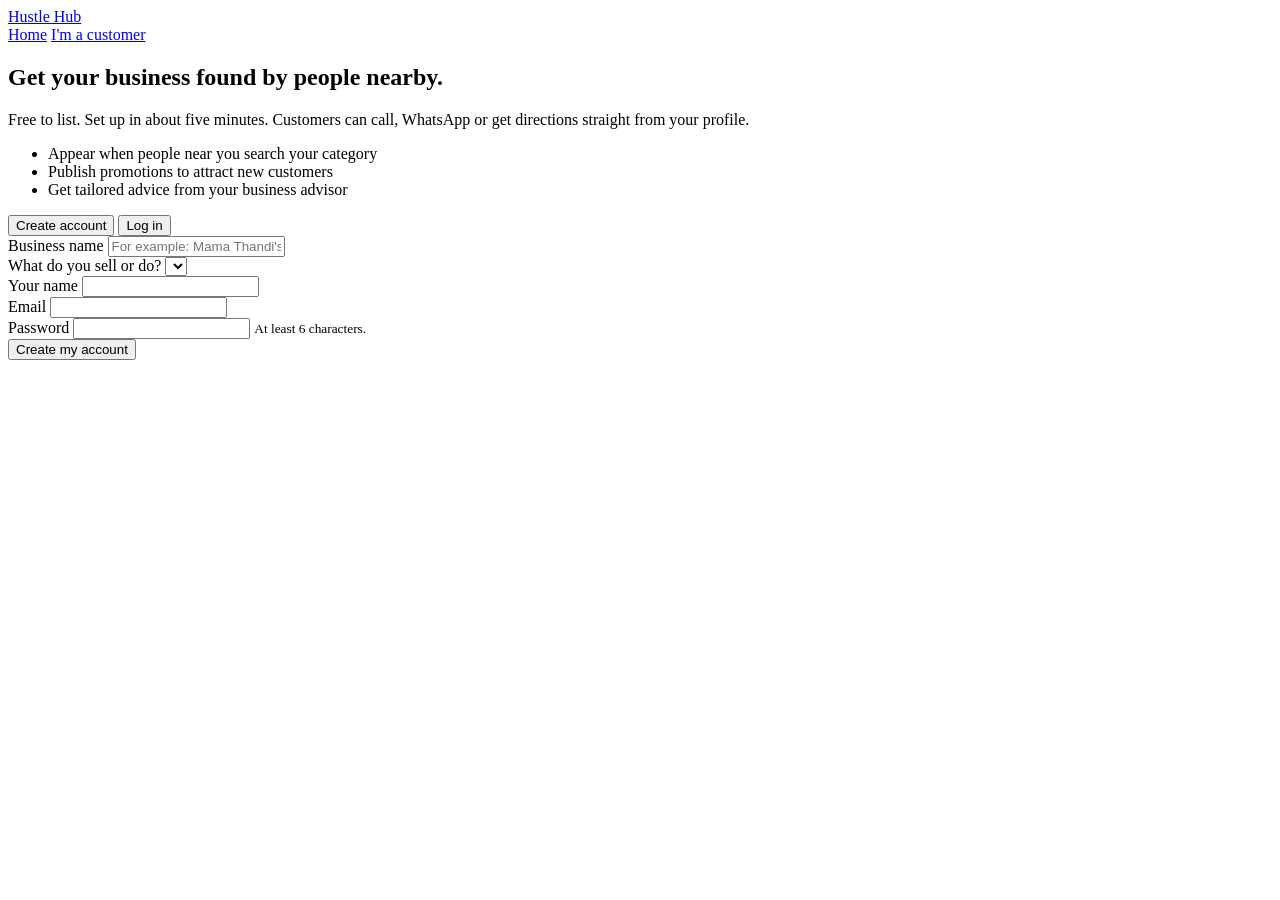
==== business.html @ f7a4a6bd "Add files via upload" ====
<!DOCTYPE html>
<html lang="en">
<head>
  <meta charset="utf-8">
  <meta name="viewport" content="width=device-width, initial-scale=1">
  <title>List your business · Corner Market</title>
  <link rel="preconnect" href="https://fonts.googleapis.com">
  <link rel="preconnect" href="https://fonts.gstatic.com" crossorigin>
  <link href="https://fonts.googleapis.com/css2?family=Bricolage+Grotesque:opsz,wght@12..96,500;12..96,700;12..96,800&family=Figtree:wght@400;500;600;700&display=swap" rel="stylesheet">
  <link rel="stylesheet" href="css/styles.css">
  <link rel="stylesheet" href="css/network.css">
</head>
<body class="business">
  <header class="site-header">
    <a class="brand" href="index.html"><span class="brand-mark" aria-hidden="true"></span>Hustle Hub</a>
    <nav aria-label="Main">
      <a href="index.html">Home</a>
      <a href="customer.html" class="btn btn-ghost btn-sm">I'm a customer</a>
    </nav>
  </header>

  <main class="container">

    <!-- ============ Sign up / log in ============ -->
    <section id="authView" class="auth">
      <div class="auth-intro">
        <h1>Get your business found by people nearby.</h1>
        <p class="lead">Free to list. Set up in about five minutes. Customers can call, WhatsApp or get directions straight from your profile.</p>
        <ul class="perks">
          <li>Appear when people near you search your category</li>
          <li>Publish promotions to attract new customers</li>
          <li>Get tailored advice from your business advisor</li>
        </ul>
      </div>

      <div class="auth-card">
        <div class="auth-tabs" role="tablist">
          <button type="button" class="auth-tab" data-form="register" role="tab" aria-selected="true">Create account</button>
          <button type="button" class="auth-tab" data-form="login" role="tab" aria-selected="false">Log in</button>
        </div>

        <form id="registerForm" class="form">
          <div class="field">
            <label for="regBiz">Business name</label>
            <input id="regBiz" name="name" required maxlength="60" placeholder="For example: Mama Thandi's Kitchen">
          </div>
          <div class="field">
            <label for="regCat">What do you sell or do?</label>
            <select id="regCat" name="category" data-categories></select>
          </div>
          <div class="field">
            <label for="regOwner">Your name</label>
            <input id="regOwner" name="ownerName" required maxlength="60" autocomplete="name">
          </div>
          <div class="field">
            <label for="regEmail">Email</label>
            <input id="regEmail" name="email" type="email" required autocomplete="email">
          </div>
          <div class="field">
            <label for="regPw">Password</label>
            <input id="regPw" name="password" type="password" required minlength="6" autocomplete="new-password">
            <small>At least 6 characters.</small>
          </div>
          <button type="submit" class="btn btn-accent btn-lg btn-block">Create my account</button>
        </form>

        <form id="loginForm" class="form" hidden>
          <div class="field">
            <label for="logEmail">Email</label>
            <input id="logEmail" name="email" type="email" required autocomplete="email">
          </div>
          <div class="field">
            <label for="logPw">Password</label>
            <input id="logPw" name="password" type="password" required autocomplete="current-password">
          </div>
          <button type="submit" class="btn btn-accent btn-lg btn-block">Log in</button>
        </form>
      </div>
    </section>

    <!-- ============ Dashboard ============ -->
    <section id="dashView" hidden>
      <div class="dash-head">
        <div>
          <p class="muted small">Your business</p>
          <h1 id="dashTitle"></h1>
        </div>
        <div class="dash-actions">
          <a id="btnPreview" class="btn btn-ghost btn-sm" href="customer.html" target="_blank" rel="noopener" hidden>See what customers see</a>
          <button id="btnLogout" type="button" class="btn btn-ghost btn-sm">Log out</button>
        </div>
      </div>

      <div class="tabs" role="tablist" aria-label="Business sections">
        <button class="tab" role="tab" data-tab="overview" aria-selected="true">Overview</button>
        <button class="tab" role="tab" data-tab="profile" aria-selected="false">Profile and address</button>
        <button class="tab" role="tab" data-tab="products" aria-selected="false">Products</button>
        <button class="tab" role="tab" data-tab="promos" aria-selected="false">Promotions</button>
        <button class="tab" role="tab" data-tab="advisor" aria-selected="false">Advisor</button>
        <a href="supplier.html" class="tab" style="text-decoration: none;">Find Suppliers ↗</a>
      </div>

      <!-- Overview -->
      <div id="panel-overview" class="panel">
        <div id="visibility" class="notice notice-warn" hidden>
          <strong>Customers can't find you yet.</strong>
          <span>Add your address so you show up in nearby searches.</span>
          <button type="button" class="btn btn-accent btn-sm" data-goto="profile">Add address</button>
        </div>

        <div class="stats">
          <div class="stat"><span id="statViews" class="stat-num">0</span><span class="stat-label">Profile views</span></div>
          <div class="stat"><span id="statContacts" class="stat-num">0</span><span class="stat-label">Calls, chats and directions</span></div>
          <div class="stat"><span id="statPromos" class="stat-num">0</span><span class="stat-label">Active promotions</span></div>
        </div>

        <div class="grid-2">
          <section class="box">
            <h2>Profile strength</h2>
            <div class="meter-row">
              <div id="meter" class="meter" role="progressbar" aria-valuemin="0" aria-valuemax="100" aria-valuenow="0" aria-label="Profile strength">
                <div id="meterFill" class="meter-fill"></div>
              </div>
              <strong id="meterScore">0%</strong>
            </div>
            <ul id="missingList" class="todo"></ul>
            <button type="button" class="btn btn-ghost btn-sm" data-goto="advisor">Ask the advisor for help</button>
          </section>

          <section class="box">
            <h2>Tell people you're here</h2>
            <p class="muted">Send this message to your customers and community groups.</p>
            <label class="sr-only" for="shareText">Message to share</label>
            <textarea id="shareText" rows="5" readonly></textarea>
            <div class="row">
              <button id="btnCopyShare" type="button" class="btn btn-primary btn-sm">Copy message</button>
              <button id="btnWaShare" type="button" class="btn btn-whatsapp btn-sm">Share on WhatsApp</button>
            </div>
          </section>
        </div>
      </div>

      <!-- Profile -->
      <div id="panel-profile" class="panel" hidden>
        <form id="profileForm" class="form box">
          <h2>About your business</h2>
          <div class="grid-2">
            <div class="field">
              <label for="pfName">Business name</label>
              <input id="pfName" name="bizName" required maxlength="60">
            </div>
            <div class="field">
              <label for="pfCat">Category</label>
              <select id="pfCat" name="category" data-categories></select>
            </div>
          </div>
          <div class="field">
            <label for="pfDesc">Description</label>
            <textarea id="pfDesc" name="description" rows="4" maxlength="300" placeholder="What do you sell or do, and what makes you different?"></textarea>
            <small><span id="descCount">0</span> of 300 characters</small>
          </div>
          <div class="grid-2">
            <div class="field">
              <label for="pfPhone">Phone number</label>
              <input id="pfPhone" name="phone" type="tel" placeholder="082 123 4567" autocomplete="tel">
            </div>
            <div class="field">
              <label for="pfWa">WhatsApp number</label>
              <input id="pfWa" name="whatsapp" type="tel" placeholder="Same as phone if blank">
            </div>
          </div>
          <div class="field">
            <label for="pfHours">Opening hours</label>
            <input id="pfHours" name="hours" maxlength="80" placeholder="For example: Mon to Sat, 07:00 to 18:00">
          </div>

          <fieldset class="address">
            <legend>Where customers can find you</legend>
            <div class="field">
              <label for="pfStreet">Street or landmark</label>
              <input id="pfStreet" name="street" placeholder="For example: 12 Vilakazi Street, next to the taxi rank" autocomplete="address-line1">
            </div>
            <div class="grid-2">
              <div class="field">
                <label for="pfSuburb">Suburb or township</label>
                <input id="pfSuburb" name="suburb" autocomplete="address-level3">
              </div>
              <div class="field">
                <label for="pfCity">Town or city</label>
                <input id="pfCity" name="city" autocomplete="address-level2">
              </div>
            </div>
            <div class="row">
              <button id="btnGeocode" type="button" class="btn btn-primary btn-sm">Find address on map</button>
              <button id="btnGps" type="button" class="btn btn-ghost btn-sm">Use my current position</button>
            </div>
            <p id="locState" class="loc-state warn" aria-live="polite"></p>
            <small>No street address? Stand at your business and use your current position.</small>
          </fieldset>

          <div class="field">
            <span class="label">Photo</span>
            <div class="photo-row">
              <div id="photoPreview" class="photo-preview"></div>
              <div>
                <label class="btn btn-ghost btn-sm" for="photoInput">Choose a photo</label>
                <input id="photoInput" type="file" accept="image/*" class="sr-only">
                <button id="btnRemovePhoto" type="button" class="link-btn" hidden>Remove photo</button>
              </div>
            </div>
          </div>

          <button type="submit" class="btn btn-accent btn-lg">Save profile</button>
        </form>
      </div>

      <!-- Products -->
      <div id="panel-products" class="panel" hidden>
        <section class="box">
          <h2>Products and services</h2>
          <p class="muted">Customers see this list on your profile. Prices help them decide to visit you.</p>
          <form id="itemForm" class="item-form">
            <div class="field">
              <label for="itemName">Item or service</label>
              <input id="itemName" name="itemName" required maxlength="60" placeholder="For example: Kota (quarter loaf)">
            </div>
            <div class="field field-small">
              <label for="itemPrice">Price</label>
              <input id="itemPrice" name="price" type="number" min="0" step="0.5" inputmode="decimal" placeholder="35">
            </div>
            <button type="submit" class="btn btn-primary">Add item</button>
          </form>
          <ul id="itemList" class="list"></ul>
        </section>
      </div>

      <!-- Promotions / marketing -->
      <div id="panel-promos" class="panel" hidden>
        <div class="grid-2">
          <section class="box">
            <h2>Publish a promotion</h2>
            <p class="muted">Shown on your listing to customers near you.</p>
            <form id="promoForm" class="form">
              <div class="field">
                <label for="promoTitle">Title</label>
                <input id="promoTitle" name="title" required maxlength="40" placeholder="For example: Weekday lunch combo">
              </div>
              <div class="field">
                <label for="promoText">Details</label>
                <textarea id="promoText" name="text" rows="3" required maxlength="140" placeholder="Any plate plus a cold drink for R55, 12:00 to 14:00"></textarea>
              </div>
              <div class="field">
                <label for="promoEnd">Ends on (optional)</label>
                <input id="promoEnd" name="expires" type="date">
              </div>
              <button type="submit" class="btn btn-accent">Publish promotion</button>
            </form>
          </section>

          <div class="stack">
            <section class="box">
              <h2>Featured listing</h2>
              <p class="muted">Show your business at the top of nearby results, marked as featured. Free while Corner Market is new.</p>
              <label class="switch">
                <input id="featuredToggle" type="checkbox">
                <span>Feature my business</span>
              </label>
            </section>
            <section class="box">
              <h2>Your promotions</h2>
              <ul id="promoList" class="list"></ul>
            </section>
          </div>
        </div>
      </div>

      <!-- Advisor -->
      <div id="panel-advisor" class="panel" hidden>
        <section class="box chat">
          <div class="chat-head">
            <h2>Business advisor</h2>
            <p class="muted small">Advice based on your own profile. It is a guide, not a replacement for local professional advice.</p>
          </div>
          <div id="chatLog" class="chat-log" aria-live="polite"></div>
          <div id="chips" class="chips-row"></div>
          <form id="chatForm" class="chat-form">
            <label class="sr-only" for="chatInput">Ask the advisor</label>
            <input id="chatInput" autocomplete="off" placeholder="Ask about customers, pricing, promotions…">
            <button type="submit" class="btn btn-primary">Send</button>
          </form>
        </section>
      </div>
    </section>
  </main>

  <script src="js/common.js"></script>
  <script src="js/advisor.js"></script>
  <script src="js/business.js"></script>
  <script src="js/network.js"></script>
</body>
</html>
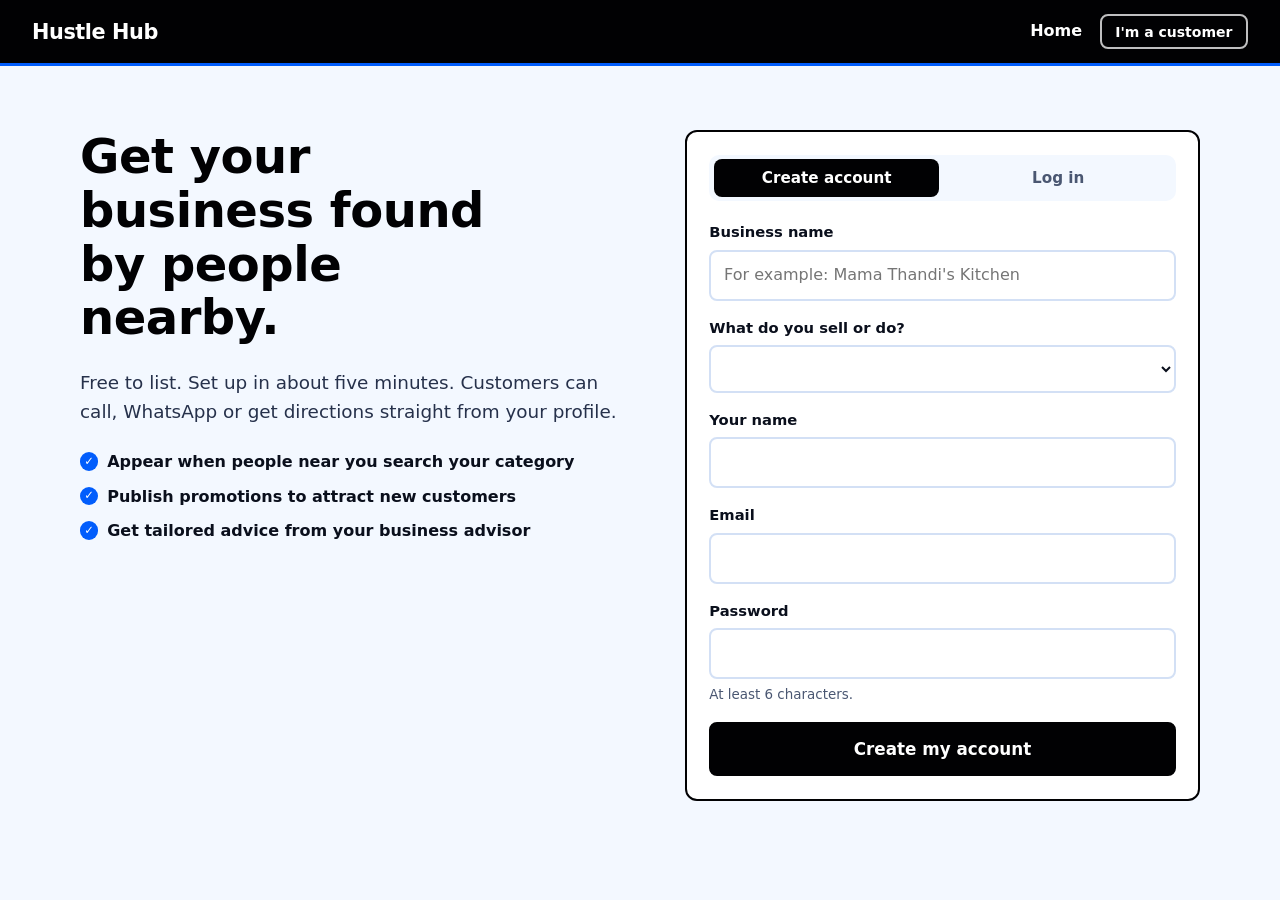
==== commit fdd93661: "Refactor paths for styles and scripts in business.html Updated stylesheet and script paths to remove" ====
--- a/business.html
+++ b/business.html
@@ -7,8 +7,10 @@
   <link rel="preconnect" href="https://fonts.googleapis.com">
   <link rel="preconnect" href="https://fonts.gstatic.com" crossorigin>
   <link href="https://fonts.googleapis.com/css2?family=Bricolage+Grotesque:opsz,wght@12..96,500;12..96,700;12..96,800&family=Figtree:wght@400;500;600;700&display=swap" rel="stylesheet">
-  <link rel="stylesheet" href="css/styles.css">
-  <link rel="stylesheet" href="css/network.css">
+  
+  <!-- Removed css/ prefix since files are in the root directory -->
+  <link rel="stylesheet" href="styles.css">
+  <link rel="stylesheet" href="network.css">
 </head>
 <body class="business">
   <header class="site-header">
@@ -293,9 +295,10 @@
     </section>
   </main>
 
-  <script src="js/common.js"></script>
-  <script src="js/advisor.js"></script>
-  <script src="js/business.js"></script>
-  <script src="js/network.js"></script>
+  <!-- Removed js/ prefix so scripts load directly from the root directory -->
+  <script src="common.js"></script>
+  <script src="advisor.js"></script>
+  <script src="business.js"></script>
+  <script src="network.js"></script>
 </body>
 </html>
--- a/styles.css
+++ b/styles.css
@@ -0,0 +1,395 @@
+/* ==========================================================================
+   Corner Market – styles
+   Palette sampled from the Hustle Hub logo:
+     black        #010103   header, key buttons, featured badge
+     deep blue    #015DFC   primary actions, links, selected states
+     bright blue  #0595F8   accents, focus rings
+     cyan         #02C5FF   highlights on black, progress bar
+     white        #FFFFFF   surfaces and text on dark
+   All businesses share the same blue treatment, regardless of category.
+   ========================================================================== */
+
+:root {
+  --black: #010103;
+  --ink: #0a0f1c;
+  --muted: #4a5772;
+
+  --white: #ffffff;
+  --wall: #f3f8ff;          /* very light blue-white page background */
+  --surface: #ffffff;
+  --line: #d3e0f5;
+
+  --blue: #015dfc;
+  --blue-dark: #0048d8;
+  --blue-bright: #0595f8;
+  --cyan: #02c5ff;
+  --blue-tint: #e6f0ff;
+
+  --danger: #b3261e;        /* used only for errors and warnings */
+
+  --grad: linear-gradient(135deg, #0670f0 0%, #0048d8 100%);
+  --grad-logo: linear-gradient(90deg, #02c5ff 0%, #0595f8 45%, #015dfc 100%);
+  --grad-dark: linear-gradient(135deg, #010103 0%, #0a2270 55%, #015dfc 100%);
+
+  --font-head: 'Bricolage Grotesque', 'Trebuchet MS', 'Segoe UI', system-ui, sans-serif;
+  --font-body: 'Figtree', system-ui, -apple-system, 'Segoe UI', Roboto, sans-serif;
+
+  --radius: 12px;
+  --radius-sm: 8px;
+
+  --logo-width: 1px;
+  --logo-height: 1px;      /* header logo height: make larger or smaller here */
+}
+
+*, *::before, *::after { box-sizing: border-box; }
+html { -webkit-text-size-adjust: 100%; }
+body {
+  margin: 0;
+  background: var(--wall);
+  color: var(--ink);
+  font: 400 1rem/1.55 var(--font-body);
+}
+[hidden] { display: none !important; }
+img { max-width: 10; display: block; }
+h1, h2, h3 { font-family: var(--font-head); line-height: 1.12; margin: 0 0 .5em; letter-spacing: -.01em; color: var(--black); }
+h1 { font-size: clamp(2rem, 5vw, 3rem); font-weight: 800; }
+h2 { font-size: 1.4rem; font-weight: 700; }
+h3 { font-size: 1.1rem; font-weight: 700; }
+p { margin: 0 0 1em; }
+a { color: var(--blue); }
+
+.container { width: min(1120px, 100% - 2.5rem); margin-inline: auto; }
+.sr-only { position: absolute; width: 1px; height: 1px; overflow: hidden; clip: rect(0 0 0 0); white-space: nowrap; }
+.muted { color: var(--muted); }
+.small { font-size: .875rem; }
+.lead { font-size: 1.15rem; max-width: 58ch; color: #26314b; }
+.row { display: flex; flex-wrap: wrap; gap: .6rem; align-items: center; margin: .75rem 0; }
+.stack { display: grid; gap: 1.25rem; align-content: start; }
+
+:focus-visible { outline: 3px solid var(--blue-bright); outline-offset: 2px; }
+
+.icon { width: 1.5rem; height: 1.5rem; flex: none; }
+.icon-inline { width: 1.15rem; height: 1.15rem; color: var(--blue); }
+
+/* ---------- Header (black, with a blue rule) ---------- */
+.site-header {
+  display: flex; align-items: center; justify-content: space-between; gap: 1rem;
+  padding: .9rem clamp(1rem, 4vw, 2rem);
+  background: var(--black); color: var(--white);
+  border-bottom: 3px solid var(--blue);
+  position: sticky; top: 0; z-index: 20;
+}
+.site-header nav { display: flex; align-items: center; gap: 1.1rem; }
+.site-header nav a:not(.btn) { color: var(--white); text-decoration: none; font-weight: 600; }
+.site-header nav a:not(.btn):hover { text-decoration: underline; text-decoration-color: var(--cyan); text-underline-offset: 4px; }
+.site-header .btn-ghost { color: var(--white); border-color: rgba(255, 255, 255, .75); }
+.site-header .btn-ghost:hover { background: rgba(255, 255, 255, .12); }
+.site-header :focus-visible { outline-color: var(--cyan); }
+.brand {
+  display: inline-flex; align-items: center; gap: 0;
+  font: 800 1.3rem var(--font-head); color: var(--white); text-decoration: none; letter-spacing: -.02em;
+}
+.brand-name { white-space: nowrap; }
+/* Empty logo slot: shown until a file exists at the path set in CM.CONFIG.logo (js/common.js) */
+.logo-slot {
+  display: inline-flex; align-items: center; vertical-align: middle; margin-inline-end: .6rem; height: var(--logo-height); padding: 0 .9rem;
+  border: 2px dashed rgba(255, 255, 255, .55); border-radius: 6px;
+  font: 600 .8rem var(--font-body); color: rgba(255, 255, 255, .8);
+}
+.brand-logo { height: var(--logo-height); width: auto; vertical-align: middle; margin-inline-end: .6rem; max-width: min(240px, 55vw); object-fit: contain; }
+/* Once a logo image loads, the text name is kept for screen readers only */
+.brand.has-logo .brand-name {
+  position: absolute; width: 1px; height: 1px; overflow: hidden; clip: rect(0 0 0 0); white-space: nowrap;
+}
+
+/* ---------- Buttons ---------- */
+.btn {
+  display: inline-flex; align-items: center; justify-content: center; gap: .4rem;
+  padding: .7rem 1.15rem; border-radius: var(--radius-sm);
+  border: 2px solid var(--ink); background: var(--white); color: var(--ink);
+  font: 700 .95rem var(--font-body); text-decoration: none; cursor: pointer;
+  transition: transform .08s ease, background-color .15s ease, border-color .15s ease;
+}
+.btn:hover { transform: translateY(-1px); }
+.btn:active { transform: translateY(0); }
+.btn:disabled { opacity: .55; cursor: not-allowed; transform: none; }
+.btn-primary { background: var(--grad); border-color: var(--blue-dark); color: var(--white); }
+.btn-primary:hover { background: var(--blue-dark); }
+.btn-accent { background: var(--black); border-color: var(--black); color: var(--white); }   /* black button */
+.btn-accent:hover { background: #142042; border-color: #142042; }
+.btn-ghost { background: transparent; }
+.btn-ghost:hover { background: rgba(1, 93, 252, .08); }
+.btn-whatsapp { background: var(--white); border-color: var(--blue); color: var(--blue); }
+.btn-whatsapp:hover { background: var(--blue-tint); }
+.btn-lg { padding: .95rem 1.5rem; font-size: 1.05rem; }
+.btn-sm { padding: .45rem .85rem; font-size: .875rem; }
+.btn-block { width: 100%; }
+.link-btn { background: none; border: 0; padding: .25rem; color: var(--blue); font: 600 .875rem var(--font-body); cursor: pointer; text-decoration: underline; }
+.link-btn:hover { color: var(--blue-dark); }
+
+/* ---------- Landing ---------- */
+.landing { background: var(--white); }
+.hero { padding: clamp(2rem, 5vw, 3.5rem) 0 clamp(1.5rem, 3vw, 2.25rem); }
+.hero h1 { font-size: clamp(2.4rem, 6vw, 4.2rem); max-width: 18ch; margin-bottom: .35em; }
+
+.shopfronts { display: grid; grid-template-columns: repeat(2, 1fr); gap: clamp(1.25rem, 3vw, 2.5rem); padding-bottom: 3rem; }
+.shopfront { display: flex; flex-direction: column; --awn: var(--blue); animation: roll-down .7s cubic-bezier(.2, .8, .2, 1) both; }
+.shopfront-business { --awn: var(--black); animation-delay: .12s; }
+.awning {
+  position: relative; height: 56px;
+  border: 2px solid var(--black); border-bottom: 0; border-radius: 10px 10px 0 0;
+  background: repeating-linear-gradient(90deg, var(--awn) 0 32px, #fff 32px 64px);
+  z-index: 1;
+}
+.awning::after {
+  content: ''; position: absolute; left: 0px; right: -1px; top: 100%; height: 16px;
+  background: repeating-linear-gradient(90deg, var(--awn) 0 32px, #fff 32px 64px);
+  -webkit-mask: radial-gradient(circle at 16px 0, #000 15.5px, transparent 16.5px) 0 0 / 32px 16px repeat-x;
+          mask: radial-gradient(circle at 16px 0, #000 15.5px, transparent 16.5px) 0 0 / 32px 16px repeat-x;
+}
+.sign {
+  margin-top: -2px; padding: 2.4rem 1.75rem 1.9rem;
+  background: var(--surface); border: 2px solid var(--black); border-radius: 0 0 var(--radius) var(--radius);
+  flex: 1; display: flex; flex-direction: column; align-items: flex-start;
+}
+.sign h2 { font-size: clamp(1.5rem, 3vw, 2rem); font-weight: 800; }
+.sign p { color: #26314b; max-width: 42ch; flex: 1; }
+@keyframes roll-down {
+  from { transform: translateY(-14px); opacity: 0; }
+  to   { transform: none; opacity: 1; }
+}
+
+.how { padding: 1rem 0 3rem; }
+.how-cols { display: grid; grid-template-columns: repeat(2, 1fr); gap: 2rem; }
+.how ol { margin: 0; padding-left: 1.25rem; display: grid; gap: .5rem; max-width: 46ch; }
+.how ol li::marker { color: var(--blue); font-weight: 800; }
+.site-footer { padding: 1.5rem 0 3rem; border-top: 1px solid var(--line); color: var(--muted); font-size: .9rem; }
+
+/* ---------- Forms ---------- */
+.form { display: grid; gap: 1rem; }
+.field { display: grid; gap: .35rem; align-content: start; }
+.field label, .field .label, legend { font-weight: 700; font-size: .92rem; }
+small { color: var(--muted); font-size: .84rem; }
+input, select, textarea {
+  width: 100%; padding: .7rem .8rem; border: 2px solid var(--line); border-radius: var(--radius-sm);
+  background: #fff; color: var(--ink); font: inherit;
+}
+input:hover, select:hover, textarea:hover { border-color: #a9c1e8; }
+input:focus, select:focus, textarea:focus { outline: none; border-color: var(--blue); box-shadow: 0 0 0 3px rgba(5, 149, 248, .25); }
+textarea { resize: vertical; }
+fieldset { border: 2px solid var(--line); border-radius: var(--radius); padding: 1rem 1.1rem 1.1rem; margin: 0; display: grid; gap: .9rem; }
+legend { padding: 0 .4rem; }
+.inline-form { display: flex; gap: .5rem; flex: 1 1 320px; }
+.inline-form input { flex: 1; }
+.field-small { max-width: 160px; }
+.check, .switch { display: inline-flex; align-items: center; gap: .55rem; font-weight: 600; cursor: pointer; }
+.check input, .switch input { width: 1.2rem; height: 1.2rem; accent-color: var(--blue); }
+
+/* ---------- Customer: finder ---------- */
+.finder { padding: 2rem 0 1rem; }
+.finder h1 { max-width: 20ch; }
+.loc-box {
+  display: grid; gap: .75rem; padding: 1rem 1.15rem;
+  background: var(--surface); border: 2px solid var(--black); border-radius: var(--radius);
+}
+.loc-status { margin: 0; font-weight: 600; overflow-wrap: anywhere; display: flex; align-items: center; gap: .5rem; }
+.loc-actions { display: flex; flex-wrap: wrap; gap: .75rem; align-items: center; }
+
+.tiles { display: grid; grid-template-columns: repeat(auto-fill, minmax(132px, 1fr)); gap: .75rem; margin: 1.25rem 0; }
+@media (min-width: 1000px) { .tiles { grid-template-columns: repeat(8, 1fr); } }
+.tile {
+  display: flex; flex-direction: column; align-items: center; gap: .35rem;
+  padding: .9rem .5rem; text-align: center; cursor: pointer;
+  background: var(--surface); color: var(--ink); border: 2px solid var(--line); border-radius: var(--radius);
+  font: 700 .92rem var(--font-body);
+  transition: border-color .15s ease, background-color .15s ease;
+}
+.tile:hover { border-color: var(--blue); }
+.tile-icon {
+  display: grid; place-items: center; width: 46px; height: 46px; border-radius: 50%;
+  background: var(--blue); color: var(--white);
+}
+.tile-count { font-weight: 600; font-size: .8rem; color: var(--muted); }
+.tile.selected { background: var(--blue); border-color: var(--blue); color: var(--white); }
+.tile.selected .tile-icon { background: var(--white); color: var(--blue); }
+.tile.selected .tile-count { color: rgba(255, 255, 255, .85); }
+
+.toolbar { display: flex; flex-wrap: wrap; gap: 1rem; align-items: end; margin: 1.5rem 0 1rem; }
+.toolbar .field:first-child { flex: 1 1 260px; }
+.results-head { display: flex; flex-wrap: wrap; align-items: baseline; justify-content: space-between; gap: .5rem; margin: 1.25rem 0 .75rem; }
+.results-head h2 { margin: 0; scroll-margin-top: 90px; }
+
+.cards { display: grid; grid-template-columns: repeat(auto-fill, minmax(290px, 1fr)); gap: 1.1rem; padding-bottom: 3rem; }
+.card {
+  display: flex; flex-direction: column; overflow: hidden; cursor: pointer;
+  background: var(--surface); border: 2px solid var(--line); border-radius: var(--radius);
+  transition: border-color .15s ease;
+}
+.card:hover { border-color: var(--blue); }
+.cover { width: 100%; height: 150px; object-fit: cover; }
+.ph { display: grid; place-items: center; background: var(--grad-dark); color: var(--white); }
+.ph span { font: 800 3rem var(--font-head); letter-spacing: .04em; }
+.card-body { padding: .9rem 1rem 1.1rem; display: grid; gap: .5rem; }
+.card-top { display: flex; justify-content: space-between; align-items: baseline; gap: .75rem; }
+.card-top h3 { margin: 0; font-size: 1.12rem; }
+.dist { font-weight: 800; color: var(--blue); white-space: nowrap; }
+.desc { margin: 0; color: #33405c; font-size: .95rem; }
+.chips { display: flex; flex-wrap: wrap; gap: .4rem; }
+.chip {
+  display: inline-block; padding: .15rem .6rem; border: 1.5px solid var(--blue-bright); color: var(--blue-dark);
+  border-radius: 999px; font-size: .8rem; font-weight: 700; background: var(--white);
+}
+.chip-featured { background: var(--black); border-color: var(--black); color: var(--white); }
+.chip-sample { border-style: dashed; border-color: var(--muted); color: var(--muted); }
+.promo-strip { padding: .4rem .6rem; background: var(--blue-tint); border-left: 4px solid var(--blue); font-size: .9rem; border-radius: 0 6px 6px 0; }
+
+.empty { grid-column: 1 / -1; padding: 2rem 1.5rem; text-align: center; border: 2px dashed var(--line); border-radius: var(--radius); background: var(--surface); }
+.empty h3 { margin-bottom: .3em; }
+.empty p { margin: 0 auto; max-width: 48ch; color: var(--muted); }
+
+/* ---------- Detail dialog ---------- */
+.detail {
+  width: min(640px, calc(100vw - 1.5rem)); max-height: min(90vh, 900px); overflow: auto; padding: 0;
+  border: 2px solid var(--black); border-radius: 14px; background: var(--surface); color: var(--ink);
+}
+.detail[open] { animation: pop .18s ease-out; }
+.detail::backdrop { background: rgba(1, 1, 3, .7); }
+@keyframes pop { from { transform: translateY(10px); opacity: 0; } to { transform: none; opacity: 1; } }
+.detail-close {
+  position: absolute; top: .6rem; right: .6rem; z-index: 2; width: 38px; height: 38px; border-radius: 50%;
+  border: 2px solid var(--black); background: #fff; color: var(--black); font-size: 1.5rem; line-height: 1; cursor: pointer;
+}
+.detail-cover { width: 100%; height: 210px; object-fit: cover; }
+.detail-cover.ph span { font-size: 4rem; }
+.detail-body { padding: 1.25rem 1.4rem 1.5rem; display: grid; gap: .9rem; }
+.detail-body h2, .detail-body h3, .detail-body p { margin: 0; }
+.promo-block { display: grid; gap: .5rem; }
+.promo { display: grid; padding: .6rem .8rem; background: var(--blue-tint); border-left: 4px solid var(--blue); border-radius: 0 8px 8px 0; }
+.promo em { color: var(--muted); font-size: .85rem; }
+.price-list { list-style: none; margin: 0; padding: 0; }
+.price-list li { display: flex; justify-content: space-between; gap: 1rem; padding: .5rem 0; border-bottom: 1px dashed var(--line); }
+.price-list li span:last-child { font-weight: 800; }
+.facts { display: grid; gap: .5rem; margin: 0; }
+.facts div { display: grid; grid-template-columns: 90px 1fr; gap: .5rem; }
+.facts dt { font-weight: 700; }
+.facts dd { margin: 0; color: #26314b; }
+.actions { display: flex; flex-wrap: wrap; gap: .6rem; }
+
+/* ---------- Business: auth ---------- */
+.auth { display: grid; grid-template-columns: 1.05fr 1fr; gap: clamp(1.5rem, 5vw, 4rem); padding: clamp(2rem, 5vw, 4rem) 0; align-items: start; }
+.auth-intro h1 { max-width: 14ch; }
+.perks { list-style: none; padding: 0; margin: 1.5rem 0 0; display: grid; gap: .6rem; }
+.perks li { padding-left: 1.7rem; position: relative; font-weight: 600; }
+.perks li::before {
+  content: '✓'; position: absolute; left: 0; top: .2em; width: 1.15rem; height: 1.15rem; border-radius: 50%;
+  display: grid; place-items: center; background: var(--blue); color: #fff; font-size: .72rem; font-weight: 800;
+}
+.auth-card { background: var(--surface); border: 2px solid var(--black); border-radius: var(--radius); padding: 1.4rem; }
+.auth-tabs { display: grid; grid-template-columns: 1fr 1fr; gap: .4rem; margin-bottom: 1.25rem; padding: .3rem; background: var(--wall); border-radius: 10px; }
+.auth-tab { padding: .6rem; border: 0; border-radius: 8px; background: transparent; font: 700 .95rem var(--font-body); color: var(--muted); cursor: pointer; }
+.auth-tab[aria-selected='true'] { background: var(--black); color: #fff; }
+
+/* ---------- Business: dashboard ---------- */
+.dash-head { display: flex; flex-wrap: wrap; justify-content: space-between; align-items: end; gap: 1rem; padding: 2rem 0 1rem; }
+.dash-head h1 { margin: 0; font-size: clamp(1.7rem, 4vw, 2.4rem); }
+.dash-head p { margin: 0; }
+.dash-actions { display: flex; gap: .6rem; flex-wrap: wrap; }
+
+.tabs { display: flex; gap: .25rem; overflow-x: auto; border-bottom: 2px solid var(--black); margin-bottom: 1.5rem; scrollbar-width: thin; }
+.tab {
+  flex: none; padding: .75rem 1.1rem; background: transparent; border: 0; border-bottom: 5px solid transparent; margin-bottom: -2px;
+  font: 700 .95rem var(--font-body); color: var(--muted); cursor: pointer; white-space: nowrap;
+}
+.tab:hover { color: var(--black); }
+.tab[aria-selected='true'] { color: var(--black); border-bottom-color: var(--blue); }
+
+.panel { padding-bottom: 3rem; }
+.box { background: var(--surface); border: 2px solid var(--line); border-radius: var(--radius); padding: 1.35rem; }
+.box h2 { margin-bottom: .35em; }
+.grid-2 { display: grid; grid-template-columns: repeat(2, 1fr); gap: 1.25rem; }
+.grid-2 > .field { margin: 0; }
+
+.notice { display: flex; flex-wrap: wrap; gap: .5rem 1rem; align-items: center; padding: .9rem 1.1rem; margin-bottom: 1.25rem; border-radius: var(--radius); }
+.notice-warn { background: var(--blue-tint); border: 2px solid var(--blue); }
+
+.stats { display: grid; grid-template-columns: repeat(3, 1fr); gap: 1rem; margin-bottom: 1.25rem; }
+.stat { display: grid; padding: 1rem 1.2rem; background: var(--surface); border: 2px solid var(--line); border-radius: var(--radius); border-top: 4px solid var(--blue); }
+.stat-num { font: 800 2.4rem/1 var(--font-head); color: var(--black); }
+.stat-label { color: var(--muted); font-size: .9rem; font-weight: 600; margin-top: .3rem; }
+
+.meter-row { display: flex; align-items: center; gap: .8rem; margin: .5rem 0 1rem; }
+.meter { flex: 1; height: 14px; background: var(--wall); border: 2px solid var(--black); border-radius: 999px; overflow: hidden; }
+.meter-fill { height: 100%; width: 0; background: var(--grad-logo); transition: width .5s ease; }
+.todo { list-style: none; margin: 0 0 1rem; padding: 0; display: grid; gap: .6rem; }
+.todo li { display: grid; gap: .1rem; padding: .6rem .8rem; border-left: 4px solid var(--blue); background: var(--blue-tint); border-radius: 0 8px 8px 0; }
+.todo li span { font-size: .9rem; color: #33405c; }
+.todo li.ok { border-color: var(--black); background: var(--wall); }
+
+.address { background: var(--wall); }
+.loc-state { margin: 0; font-weight: 600; font-size: .92rem; }
+.loc-state.ok { color: var(--blue-dark); }
+.loc-state.warn { color: var(--danger); }
+
+.photo-row { display: flex; align-items: center; gap: 1rem; }
+.photo-preview {
+  width: 104px; height: 104px; border-radius: var(--radius); overflow: hidden; border: 2px solid var(--black);
+  display: grid; place-items: center; background: var(--grad-dark); color: #fff; font: 800 1.9rem var(--font-head); letter-spacing: .04em;
+}
+.photo-preview img { width: 100%; height: 100%; object-fit: cover; }
+.photo-row .btn { cursor: pointer; }
+label.btn:focus-within { outline: 3px solid var(--blue-bright); }
+
+.item-form { display: flex; flex-wrap: wrap; gap: .75rem; align-items: end; margin: 1rem 0; }
+.item-form .field:first-child { flex: 1 1 220px; }
+.list { list-style: none; margin: 0; padding: 0; }
+.list li { display: flex; align-items: center; gap: .8rem; padding: .7rem 0; border-bottom: 1px dashed var(--line); }
+.list .li-name { flex: 1; font-weight: 600; }
+.list .li-price { font-weight: 800; }
+.empty-line { color: var(--muted); }
+.promo-item { justify-content: space-between; align-items: flex-start !important; }
+.promo-item > div { display: grid; gap: .15rem; }
+.promo-item em { color: var(--muted); font-size: .85rem; }
+.promo-item.expired { opacity: .55; }
+
+/* ---------- Advisor chat ---------- */
+.chat { display: grid; gap: .9rem; }
+.chat-head h2 { margin-bottom: .1em; }
+.chat-head p { margin: 0; }
+.chat-log {
+  height: min(60vh, 560px); overflow-y: auto; position: relative; display: flex; flex-direction: column; gap: .7rem;
+  padding: 1rem; background: var(--wall); border-radius: var(--radius); border: 2px solid var(--line);
+}
+.msg { display: flex; }
+.msg.user { justify-content: flex-end; }
+.bubble { max-width: min(560px, 88%); padding: .7rem .95rem; border-radius: 14px; background: #fff; border: 2px solid var(--line); line-height: 1.5; }
+.msg.bot .bubble { border-bottom-left-radius: 4px; }
+.msg.user .bubble { background: var(--blue); border-color: var(--blue); color: #fff; border-bottom-right-radius: 4px; }
+.typing { display: inline-flex; gap: 5px; padding: .9rem 1rem; }
+.typing i { width: 8px; height: 8px; border-radius: 50%; background: var(--blue-bright); animation: blink 1.1s infinite ease-in-out; }
+.typing i:nth-child(2) { animation-delay: .15s; }
+.typing i:nth-child(3) { animation-delay: .3s; }
+@keyframes blink { 0%, 80%, 100% { opacity: .25; } 40% { opacity: 1; } }
+.chips-row { display: flex; flex-wrap: wrap; gap: .5rem; }
+.chip-btn { padding: .4rem .8rem; border-radius: 999px; border: 2px solid var(--black); background: #fff; color: var(--black); font: 600 .85rem var(--font-body); cursor: pointer; }
+.chip-btn:hover { background: var(--blue-tint); border-color: var(--blue); color: var(--blue-dark); }
+.chat-form { display: flex; gap: .6rem; }
+
+/* ---------- Toasts ---------- */
+#toasts { position: fixed; left: 50%; bottom: 1.25rem; transform: translateX(-50%); display: grid; gap: .5rem; z-index: 100; width: min(440px, calc(100vw - 2rem)); }
+.toast { padding: .8rem 1rem; border-radius: 10px; background: var(--black); color: #fff; font-weight: 600; box-shadow: 0 6px 18px rgba(0, 0, 0, .3); animation: pop .2s ease-out; }
+.toast.error { background: var(--danger); }
+.toast.success { background: var(--blue); }
+.toast.out { opacity: 0; transition: opacity .3s; }
+
+/* ---------- Responsive ---------- */
+@media (max-width: 800px) {
+  .shopfronts, .how-cols, .auth, .grid-2 { grid-template-columns: 1fr; }
+  .stats { grid-template-columns: 1fr; }
+  .site-header nav a:not(.btn) { display: none; }
+  .sign { min-height: 0; }
+  .facts div { grid-template-columns: 1fr; gap: 0; }
+}
+
+@media (prefers-reduced-motion: reduce) {
+  *, *::before, *::after { animation: none !important; transition: none !important; }
+}
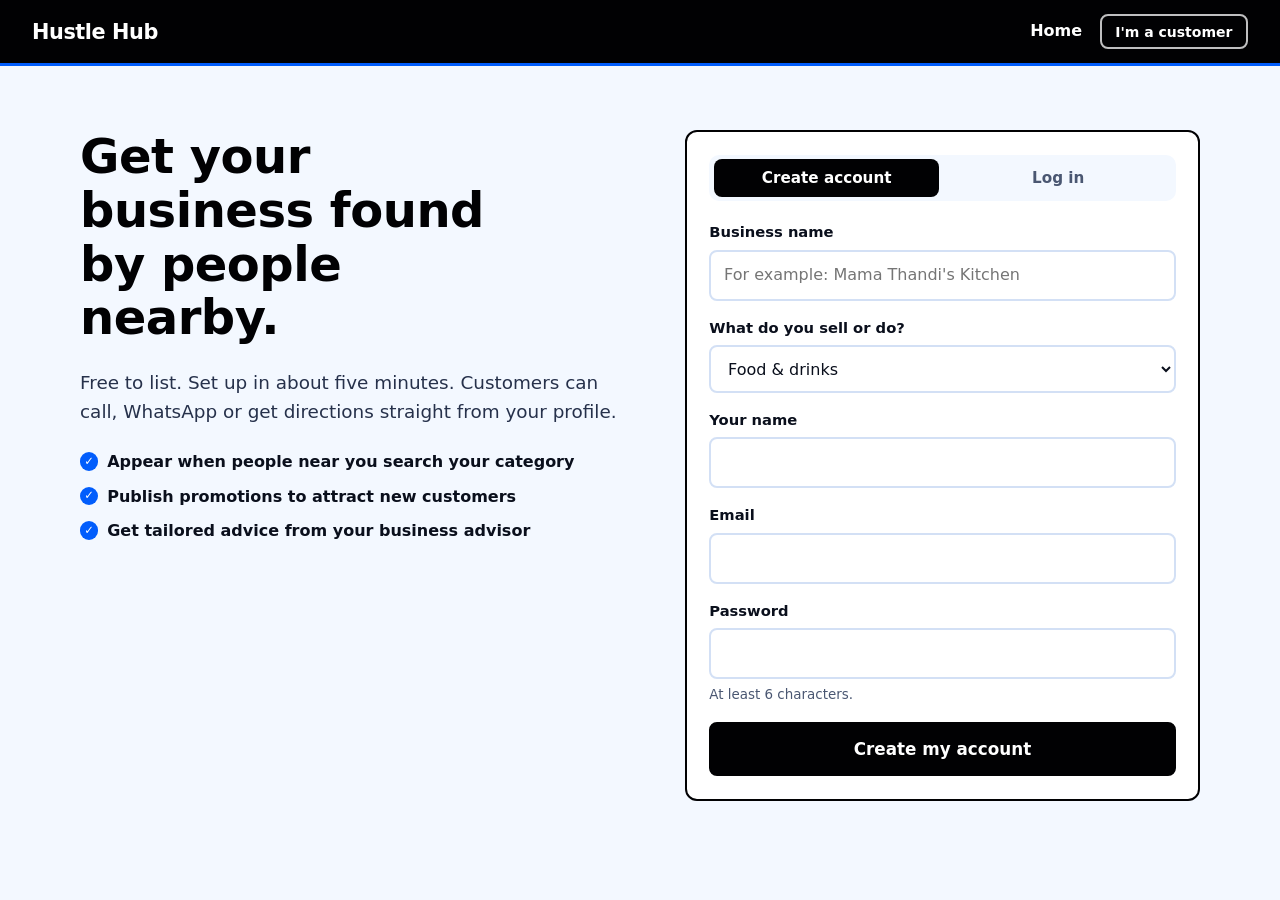
==== commit d5fcb117: "Change script paths to target js/ directory Updated JavaScript file paths to load from the js/ folde" ====
--- a/business.html
+++ b/business.html
@@ -7,8 +7,6 @@
   <link rel="preconnect" href="https://fonts.googleapis.com">
   <link rel="preconnect" href="https://fonts.gstatic.com" crossorigin>
   <link href="https://fonts.googleapis.com/css2?family=Bricolage+Grotesque:opsz,wght@12..96,500;12..96,700;12..96,800&family=Figtree:wght@400;500;600;700&display=swap" rel="stylesheet">
-  
-  <!-- Removed css/ prefix since files are in the root directory -->
   <link rel="stylesheet" href="styles.css">
   <link rel="stylesheet" href="network.css">
 </head>
@@ -295,10 +293,10 @@
     </section>
   </main>
 
-  <!-- Removed js/ prefix so scripts load directly from the root directory -->
-  <script src="common.js"></script>
-  <script src="advisor.js"></script>
-  <script src="business.js"></script>
+  <!-- Updated JavaScript file paths to target the js/ folder -->
+  <script src="js/common.js"></script>
+  <script src="js/advisor.js"></script>
+  <script src="js/business.js"></script>
   <script src="network.js"></script>
 </body>
 </html>
